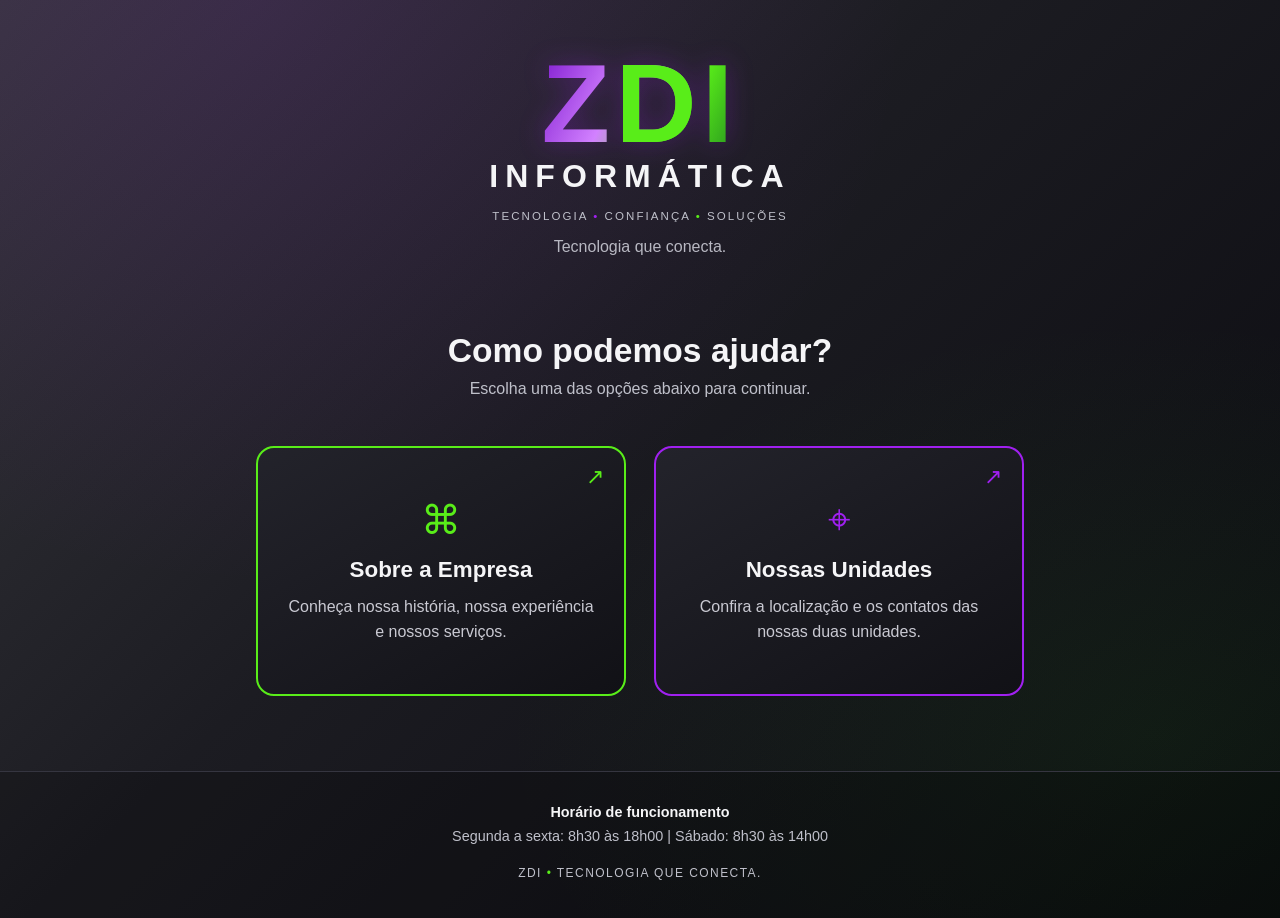
==== index.html @ 90be924c "Add files via upload" ====
<!DOCTYPE html>
<html lang="pt-BR">
<head>
  <meta charset="UTF-8">
  <meta name="viewport" content="width=device-width, initial-scale=1">
  <meta name="theme-color" content="#09090e">
  <meta name="description" content="ZDI Informática: tecnologia, confiança e soluções. Conheça a empresa e nossos canais de atendimento.">
  <title>ZDI Informática | Tecnologia que conecta</title>
  <link rel="stylesheet" href="style.css">
  <script src="script.js" defer></script>
</head>
<body>
  <div class="site-shell">
    <header class="cabecalho">
      <div class="marca">
        <span class="marca-zdi">Z<span>D</span>I</span>
        <span class="marca-subtitulo">INFORMÁTICA</span>
      </div>
      <p class="slogan">TECNOLOGIA <span class="ponto-roxo">•</span> CONFIANÇA <span class="ponto-verde">•</span> SOLUÇÕES</p>
      <p class="descricao">Tecnologia que conecta.</p>
    </header>

    <main class="principal">
      <h1>Como podemos ajudar?</h1>
      <p class="intro">Escolha uma das opções abaixo para continuar.</p>

      <nav class="menu-caixas" aria-label="Menu principal">
        <a class="box box-sobre" href="sobre.html">
          <span class="icone" aria-hidden="true">⌘</span>
          <h2>Sobre a Empresa</h2>
          <p>Conheça nossa história, nossa experiência e nossos serviços.</p>
          <span class="seta" aria-hidden="true">↗</span>
        </a>
        <a class="box box-atendimento" href="unidades.html">
          <span class="icone" aria-hidden="true">⌖</span>
          <h2>Nossas Unidades</h2>
          <p>Confira a localização e os contatos das nossas duas unidades.</p>
          <span class="seta" aria-hidden="true">↗</span>
        </a>
      </nav>
    </main>

    <footer class="rodape">
      <p><strong>Horário de funcionamento</strong></p>
      <p>Segunda a sexta: 8h30 às 18h00 <span class="separador">|</span> Sábado: 8h30 às 14h00</p>
      <p class="rodape-marca">ZDI <span>•</span> Tecnologia que conecta.</p>
    </footer>
  </div>
</body>
</html>
---- style.css ----
:root {
  --preto: #09090e;
  --grafite: #29292e;
  --roxo: #a020f0;
  --verde: #59ed19;
  --branco: #f5f5f7;
  --prata: #bfc0ca;
}
* { box-sizing: border-box; }
html { scroll-behavior: smooth; }
body {
  margin: 0;
  min-height: 100vh;
  font-family: Arial, Helvetica, sans-serif;
  color: var(--branco);
  background: radial-gradient(ellipse at 20% 0%, rgba(130, 30, 190, .15), transparent 45%),
              radial-gradient(ellipse at 90% 80%, rgba(60, 190, 40, .08), transparent 40%),
              linear-gradient(135deg, #35353b 0%, #1c1c22 43%, #09090e 100%);
}
.site-shell { min-height: 100vh; display: flex; flex-direction: column; }
.cabecalho { padding: 48px 20px 20px; text-align: center; }
.marca { display: flex; flex-direction: column; align-items: center; line-height: 1; }
.marca-zdi {
  font-size: clamp(4rem, 13vw, 7rem); font-weight: 900; letter-spacing: .05em;
  background: linear-gradient(115deg, #7d18ce, #d281ff 38%, #59ed19 70%, #238c20);
  background-clip: text; -webkit-background-clip: text; color: transparent;
  filter: drop-shadow(0 0 13px rgba(160, 32, 240, .3));
}
.marca-zdi span { color: var(--verde); -webkit-text-fill-color: var(--verde); }
.marca-subtitulo { font-size: clamp(1.2rem, 4vw, 2rem); font-weight: 800; letter-spacing: .22em; }
.slogan { color: var(--prata); letter-spacing: .18em; font-size: .72rem; margin-top: 18px; }
.ponto-roxo { color: var(--roxo); } .ponto-verde { color: var(--verde); }
.descricao { color: #b8b8c2; margin-top: 16px; }
.principal { flex: 1; padding: 40px 20px 75px; text-align: center; }
.principal h1 { font-size: clamp(1.5rem, 4vw, 2.1rem); margin: 0 0 10px; }
.intro { color: var(--prata); margin: 0; }
.menu-caixas { display: flex; justify-content: center; align-items: stretch; flex-wrap: wrap; gap: 28px; max-width: 850px; margin: 48px auto 0; }
.box {
  --destaque: var(--verde);
  position: relative; display: flex; flex-direction: column; align-items: center;
  justify-content: center; flex: 1 1 280px; max-width: 370px; min-height: 250px;
  padding: 32px 28px; border: 2px solid var(--destaque); border-radius: 18px;
  background: linear-gradient(150deg, #23232b, #111116); color: var(--branco);
  text-decoration: none; transition: transform .3s ease, box-shadow .3s ease,
  border-color .3s ease, background .3s ease, color .3s ease;
}
.box-sobre { --destaque: var(--verde); }
.box-atendimento { --destaque: var(--roxo); }
.box .icone { font-size: 2.5rem; color: var(--destaque); margin-bottom: 14px; }
.box h2 { margin: 0 0 12px; font-size: 1.4rem; }
.box p { margin: 0; line-height: 1.55; color: #c9c9d2; }
.box .seta { position: absolute; right: 20px; top: 15px; font-size: 1.4rem; color: var(--destaque); }
.box:focus-visible { outline: 3px solid var(--destaque); outline-offset: 5px; }
@media (hover: hover) and (pointer: fine) {
  .box:hover { border-color: var(--destaque); box-shadow: 0 0 12px var(--destaque), 0 0 32px color-mix(in srgb, var(--destaque) 40%, transparent); transform: translateY(-8px); }
}
@media (hover: none), (pointer: coarse) {
  .box { border-color: var(--destaque); }
  .box:active, .box.ativado { background: var(--destaque); color: #fff; }
  .box:active p, .box.ativado p, .box:active .icone, .box.ativado .icone,
  .box:active .seta, .box.ativado .seta { color: #fff; }
}
.rodape { text-align: center; padding: 24px 20px 30px; border-top: 1px solid #353540; background: rgba(0, 0, 0, .2); color: var(--prata); font-size: .9rem; }
.rodape p { margin: 8px 0; }
.rodape strong { color: var(--branco); }
.rodape-marca { letter-spacing: .12em; text-transform: uppercase; font-size: .75rem; margin-top: 22px !important; }
.rodape-marca span { color: var(--verde); }
@media (max-width: 600px) {
  .cabecalho { padding-top: 36px; }
  .principal { padding-top: 32px; padding-bottom: 50px; }
  .menu-caixas { margin-top: 32px; gap: 20px; }
  .box { flex-basis: 100%; min-height: 205px; }
  .separador { display: block; font-size: 0; height: 5px; }
  .slogan { letter-spacing: .08em; }
}
@media (prefers-reduced-motion: reduce) {
  *, *::before, *::after { scroll-behavior: auto !important; transition-duration: .01ms !important; }
}
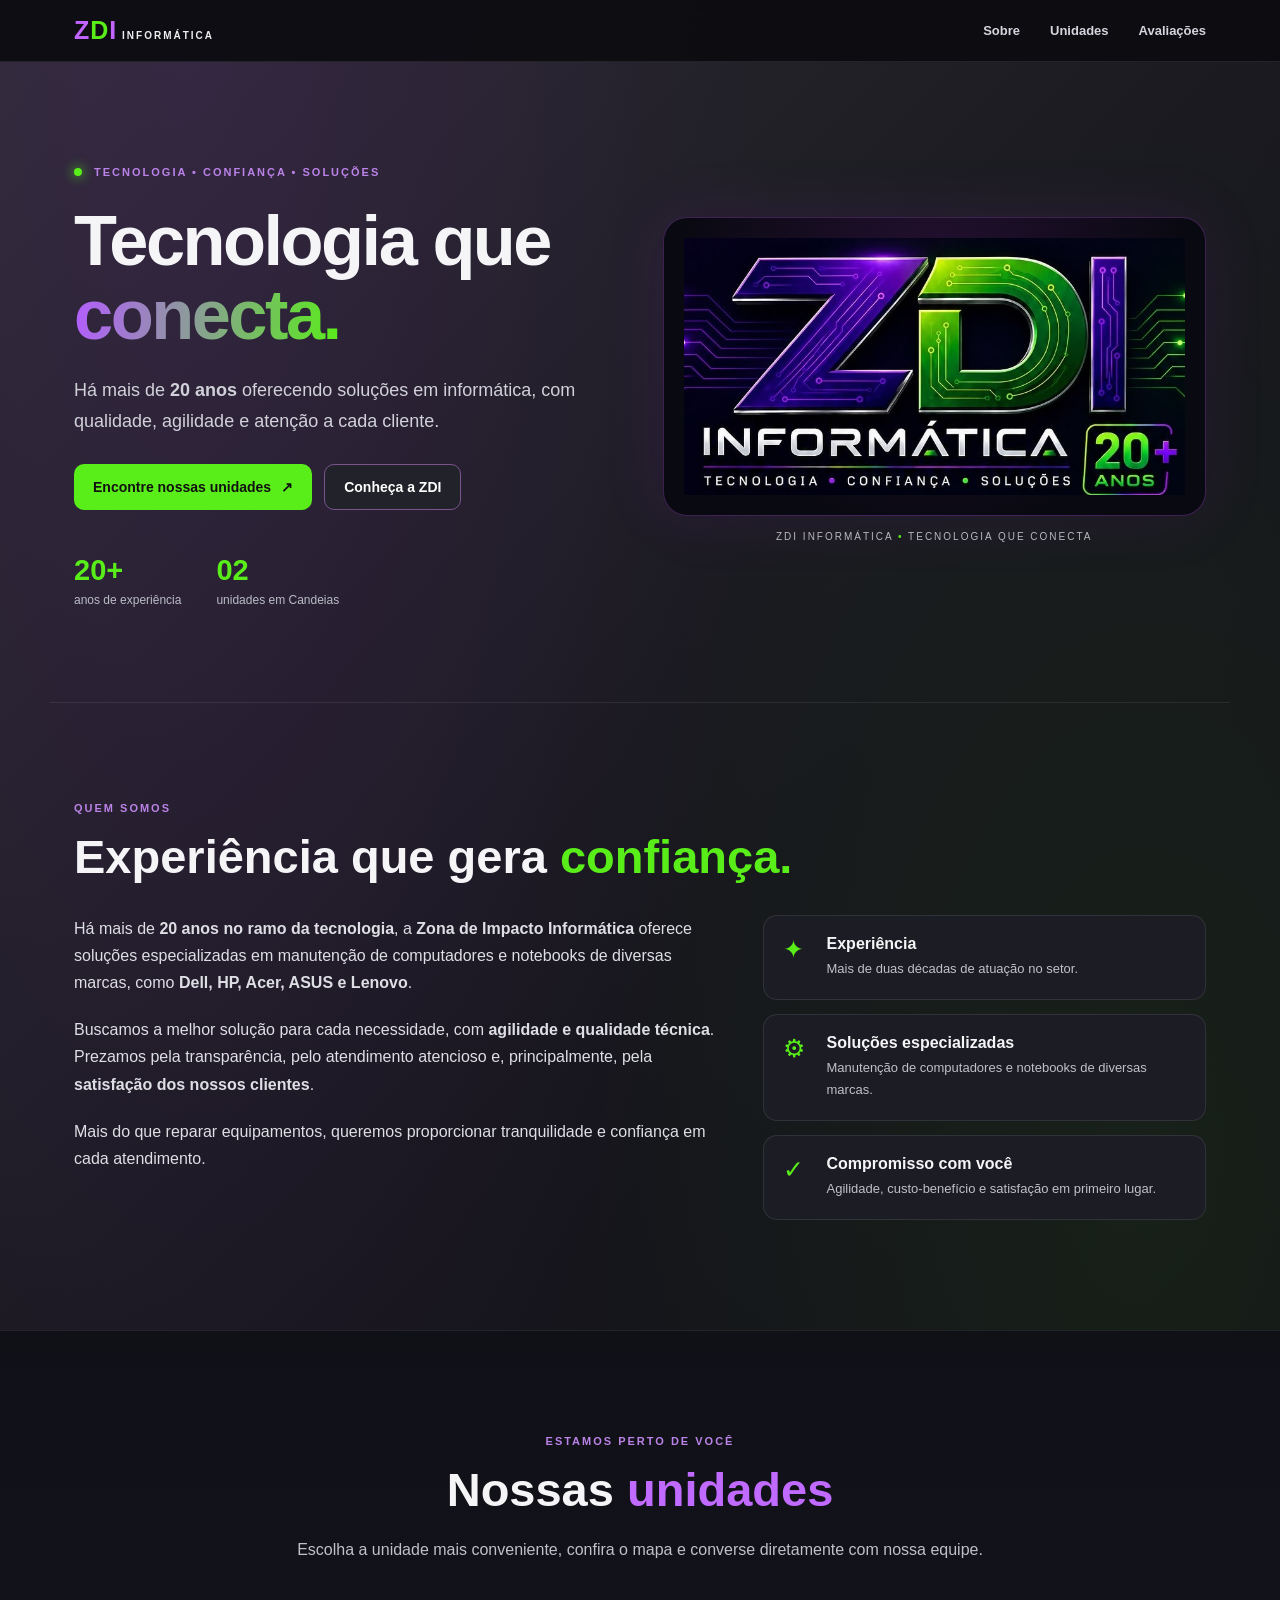
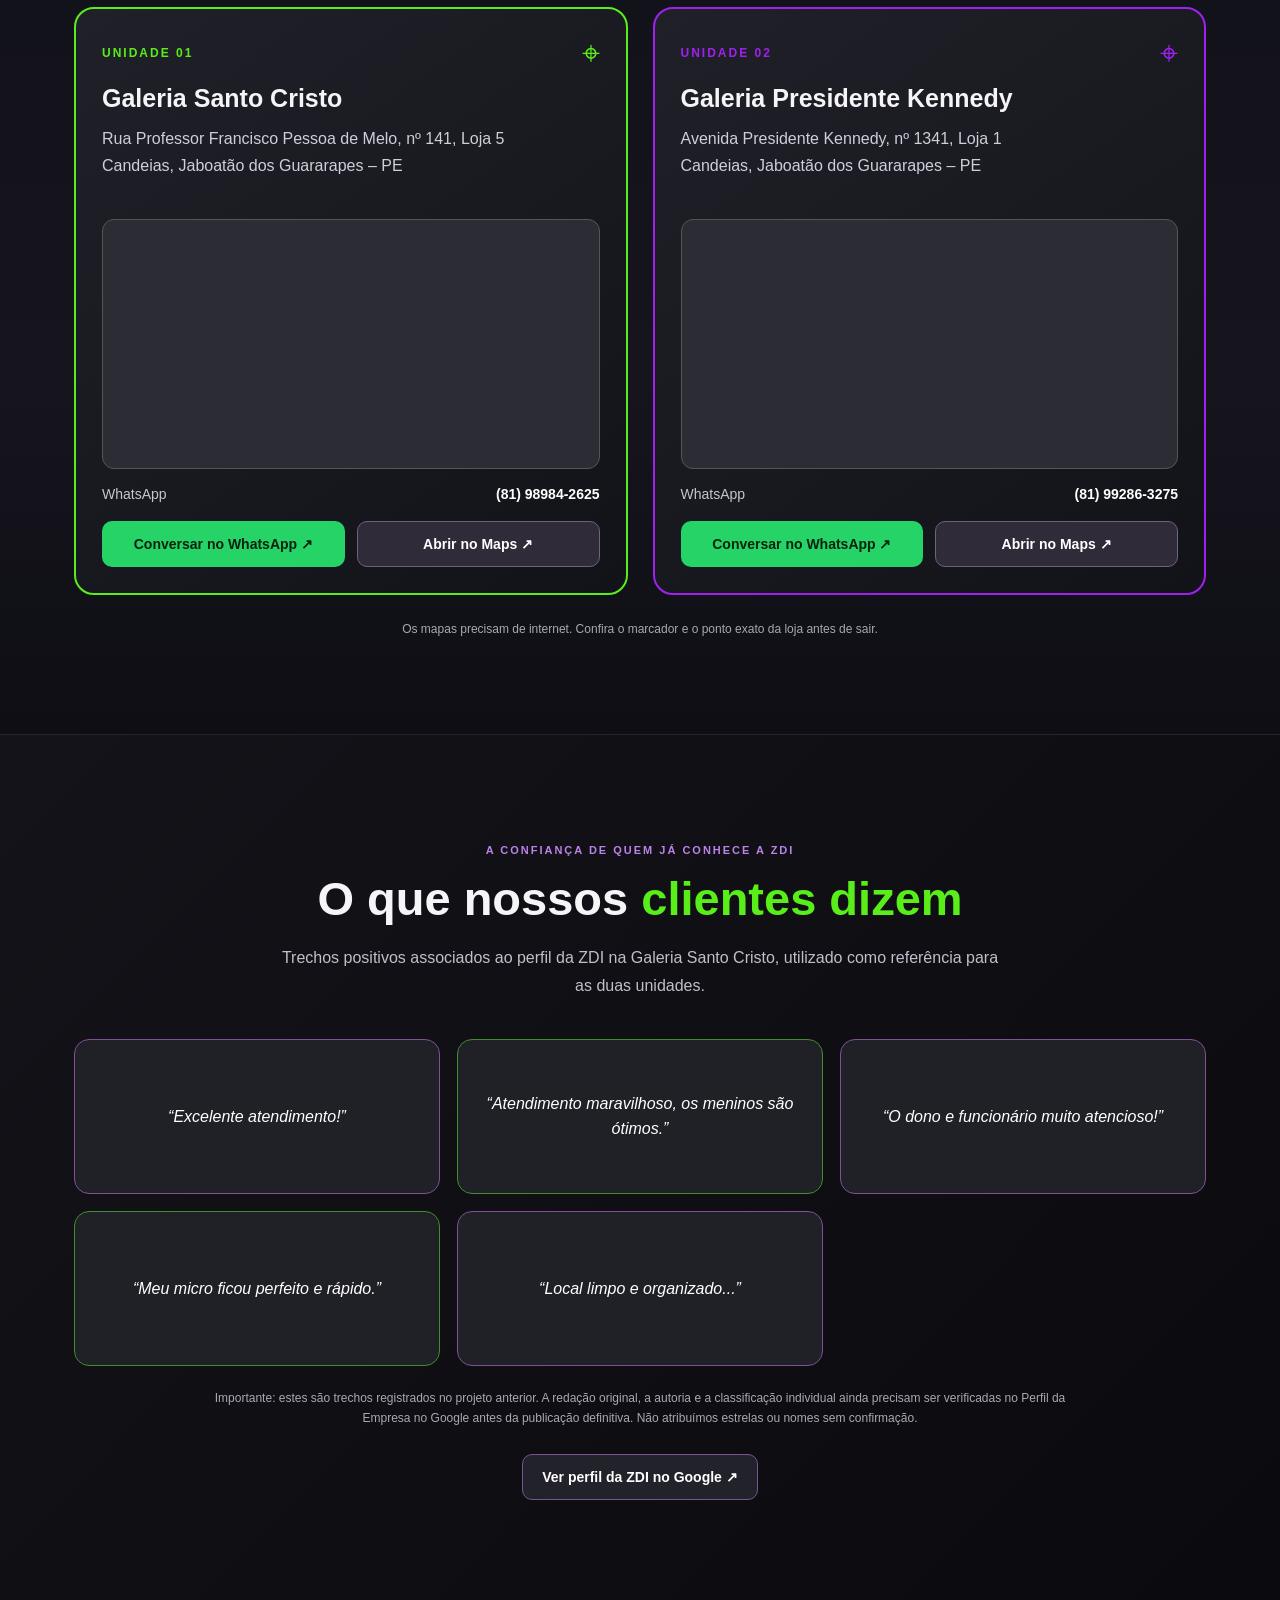
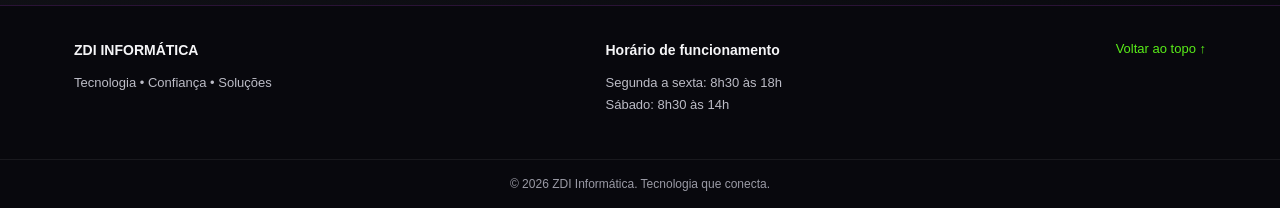
==== commit 2a85f337: "Add files via upload" ====
--- a/index.html
+++ b/index.html
@@ -1,50 +1,47 @@
-<!DOCTYPE html>
+<!doctype html>
 <html lang="pt-BR">
 <head>
   <meta charset="UTF-8">
   <meta name="viewport" content="width=device-width, initial-scale=1">
-  <meta name="theme-color" content="#09090e">
-  <meta name="description" content="ZDI Informática: tecnologia, confiança e soluções. Conheça a empresa e nossos canais de atendimento.">
+  <meta name="theme-color" content="#0b0b10">
+  <meta name="description" content="Zona de Impacto Informática: há mais de 20 anos oferecendo manutenção de computadores e notebooks. Conheça nossas unidades em Candeias, Jaboatão dos Guararapes.">
   <title>ZDI Informática | Tecnologia que conecta</title>
   <link rel="stylesheet" href="style.css">
-  <script src="script.js" defer></script>
 </head>
 <body>
-  <div class="site-shell">
-    <header class="cabecalho">
-      <div class="marca">
-        <span class="marca-zdi">Z<span>D</span>I</span>
-        <span class="marca-subtitulo">INFORMÁTICA</span>
+  <header class="topbar">
+    <a class="brand-mini" href="#inicio" aria-label="ZDI Informática, voltar ao início"><span>Z</span><span>D</span><span>I</span><small> INFORMÁTICA</small></a>
+    <nav aria-label="Navegação principal">
+      <a href="#sobre">Sobre</a><a href="#unidades">Unidades</a><a href="#avaliacoes">Avaliações</a>
+    </nav>
+  </header>
+
+  <main>
+    <section class="hero section-wrap" id="inicio" aria-labelledby="hero-title">
+      <div class="hero-copy">
+        <p class="eyebrow"><span class="dot"></span> TECNOLOGIA • CONFIANÇA • SOLUÇÕES</p>
+        <h1 id="hero-title">Tecnologia que <span class="gradient-text">conecta.</span></h1>
+        <p class="hero-description">Há mais de <strong>20 anos</strong> oferecendo soluções em informática, com qualidade, agilidade e atenção a cada cliente.</p>
+        <div class="hero-actions"><a class="btn btn-green" href="#unidades">Encontre nossas unidades <span aria-hidden="true">↗</span></a><a class="btn btn-outline" href="#sobre">Conheça a ZDI</a></div>
+        <div class="hero-metrics"><div><strong>20+</strong><span>anos de experiência</span></div><div><strong>02</strong><span>unidades em Candeias</span></div></div>
       </div>
-      <p class="slogan">TECNOLOGIA <span class="ponto-roxo">•</span> CONFIANÇA <span class="ponto-verde">•</span> SOLUÇÕES</p>
-      <p class="descricao">Tecnologia que conecta.</p>
-    </header>
+      <div class="hero-art"><div class="logo-frame"><img src="logo-zdi.jpg" alt="Logo Zona de Impacto Informática, tecnologia, confiança e soluções" width="760" height="380"></div><div class="hero-art-caption">ZDI INFORMÁTICA <span>•</span> TECNOLOGIA QUE CONECTA</div></div>
+    </section>
 
-    <main class="principal">
-      <h1>Como podemos ajudar?</h1>
-      <p class="intro">Escolha uma das opções abaixo para continuar.</p>
+    <section class="section-wrap about" id="sobre" aria-labelledby="sobre-title">
+      <div class="section-heading"><span class="eyebrow">QUEM SOMOS</span><h2 id="sobre-title">Experiência que gera <span class="green">confiança.</span></h2></div>
+      <div class="about-grid"><div class="about-text"><p>Há mais de <strong>20 anos no ramo da tecnologia</strong>, a <strong>Zona de Impacto Informática</strong> oferece soluções especializadas em manutenção de computadores e notebooks de diversas marcas, como <strong>Dell, HP, Acer, ASUS e Lenovo</strong>.</p><p>Buscamos a melhor solução para cada necessidade, com <strong>agilidade e qualidade técnica</strong>. Prezamos pela transparência, pelo atendimento atencioso e, principalmente, pela <strong>satisfação dos nossos clientes</strong>.</p><p>Mais do que reparar equipamentos, queremos proporcionar tranquilidade e confiança em cada atendimento.</p></div><div class="value-list"><div><span class="value-icon">✦</span><div><strong>Experiência</strong><p>Mais de duas décadas de atuação no setor.</p></div></div><div><span class="value-icon">⚙</span><div><strong>Soluções especializadas</strong><p>Manutenção de computadores e notebooks de diversas marcas.</p></div></div><div><span class="value-icon">✓</span><div><strong>Compromisso com você</strong><p>Agilidade, custo-benefício e satisfação em primeiro lugar.</p></div></div></div></div>
+    </section>
 
-      <nav class="menu-caixas" aria-label="Menu principal">
-        <a class="box box-sobre" href="sobre.html">
-          <span class="icone" aria-hidden="true">⌘</span>
-          <h2>Sobre a Empresa</h2>
-          <p>Conheça nossa história, nossa experiência e nossos serviços.</p>
-          <span class="seta" aria-hidden="true">↗</span>
-        </a>
-        <a class="box box-atendimento" href="unidades.html">
-          <span class="icone" aria-hidden="true">⌖</span>
-          <h2>Nossas Unidades</h2>
-          <p>Confira a localização e os contatos das nossas duas unidades.</p>
-          <span class="seta" aria-hidden="true">↗</span>
-        </a>
-      </nav>
-    </main>
+    <section class="units-section" id="unidades" aria-labelledby="unidades-title"><div class="section-wrap"><div class="section-heading center"><span class="eyebrow">ESTAMOS PERTO DE VOCÊ</span><h2 id="unidades-title">Nossas <span class="purple">unidades</span></h2><p>Escolha a unidade mais conveniente, confira o mapa e converse diretamente com nossa equipe.</p></div>
+      <div class="units-grid">
+        <article class="unit-card unit-green"><div class="unit-top"><span class="unit-tag">UNIDADE 01</span><span class="unit-pin" aria-hidden="true">⌖</span></div><h3>Galeria Santo Cristo</h3><p class="unit-address">Rua Professor Francisco Pessoa de Melo, nº 141, Loja 5<br>Candeias, Jaboatão dos Guararapes – PE</p><div class="map-frame"><iframe title="Google Maps — Galeria Santo Cristo, ZDI Informática" loading="lazy" referrerpolicy="no-referrer-when-downgrade" src="https://maps.google.com/maps?q=Rua%20Professor%20Francisco%20Pessoa%20de%20Melo%20141%20Candeias%20Jaboatao%20dos%20Guararapes%20PE&amp;z=16&amp;output=embed"></iframe></div><p class="contact-line">WhatsApp <strong>(81) 98984-2625</strong></p><div class="unit-actions"><a class="btn btn-whatsapp" href="https://wa.me/5581989842625" target="_blank" rel="noopener noreferrer">Conversar no WhatsApp ↗</a><a class="btn btn-map" href="https://www.google.com/maps/search/?api=1&amp;query=Rua%20Professor%20Francisco%20Pessoa%20de%20Melo%20141%20Candeias%20Jaboatao%20dos%20Guararapes%20PE" target="_blank" rel="noopener noreferrer">Abrir no Maps ↗</a></div></article>
+        <article class="unit-card unit-purple"><div class="unit-top"><span class="unit-tag">UNIDADE 02</span><span class="unit-pin" aria-hidden="true">⌖</span></div><h3>Galeria Presidente Kennedy</h3><p class="unit-address">Avenida Presidente Kennedy, nº 1341, Loja 1<br>Candeias, Jaboatão dos Guararapes – PE</p><div class="map-frame"><iframe title="Google Maps — Galeria Presidente Kennedy, ZDI Informática" loading="lazy" referrerpolicy="no-referrer-when-downgrade" src="https://maps.google.com/maps?q=Avenida%20Presidente%20Kennedy%201341%20Candeias%20Jaboatao%20dos%20Guararapes%20PE&amp;z=16&amp;output=embed"></iframe></div><p class="contact-line">WhatsApp <strong>(81) 99286-3275</strong></p><div class="unit-actions"><a class="btn btn-whatsapp" href="https://wa.me/5581992863275" target="_blank" rel="noopener noreferrer">Conversar no WhatsApp ↗</a><a class="btn btn-map" href="https://www.google.com/maps/search/?api=1&amp;query=Avenida%20Presidente%20Kennedy%201341%20Candeias%20Jaboatao%20dos%20Guararapes%20PE" target="_blank" rel="noopener noreferrer">Abrir no Maps ↗</a></div></article>
+      </div><p class="map-note">Os mapas precisam de internet. Confira o marcador e o ponto exato da loja antes de sair.</p>
+    </div></section>
 
-    <footer class="rodape">
-      <p><strong>Horário de funcionamento</strong></p>
-      <p>Segunda a sexta: 8h30 às 18h00 <span class="separador">|</span> Sábado: 8h30 às 14h00</p>
-      <p class="rodape-marca">ZDI <span>•</span> Tecnologia que conecta.</p>
-    </footer>
-  </div>
+    <section class="section-wrap reviews" id="avaliacoes" aria-labelledby="avaliacoes-title"><div class="section-heading center"><span class="eyebrow">A CONFIANÇA DE QUEM JÁ CONHECE A ZDI</span><h2 id="avaliacoes-title">O que nossos <span class="green">clientes dizem</span></h2><p>Trechos positivos associados ao perfil da ZDI na Galeria Santo Cristo, utilizado como referência para as duas unidades.</p></div><div class="reviews-grid"><blockquote>“Excelente atendimento!”</blockquote><blockquote>“Atendimento maravilhoso, os meninos são ótimos.”</blockquote><blockquote>“O dono e funcionário muito atencioso!”</blockquote><blockquote>“Meu micro ficou perfeito e rápido.”</blockquote><blockquote>“Local limpo e organizado...”</blockquote></div><p class="reviews-disclaimer">Importante: estes são trechos registrados no projeto anterior. A redação original, a autoria e a classificação individual ainda precisam ser verificadas no Perfil da Empresa no Google antes da publicação definitiva. Não atribuímos estrelas ou nomes sem confirmação.</p><a class="btn btn-outline reviews-link" href="https://www.google.com/maps/search/?api=1&amp;query=Zona%20de%20Impacto%20Informatica%20Galeria%20Santo%20Cristo%20Jaboatao" target="_blank" rel="noopener noreferrer">Ver perfil da ZDI no Google ↗</a></section>
+  </main>
+  <footer class="footer"><div class="section-wrap footer-inner"><div><strong>ZDI INFORMÁTICA</strong><p>Tecnologia • Confiança • Soluções</p></div><div><strong>Horário de funcionamento</strong><p>Segunda a sexta: 8h30 às 18h<br>Sábado: 8h30 às 14h</p></div><a href="#inicio">Voltar ao topo ↑</a></div><div class="copyright">© 2026 ZDI Informática. Tecnologia que conecta.</div></footer>
 </body>
 </html>
--- a/style.css
+++ b/style.css
@@ -1,79 +1 @@
-:root {
-  --preto: #09090e;
-  --grafite: #29292e;
-  --roxo: #a020f0;
-  --verde: #59ed19;
-  --branco: #f5f5f7;
-  --prata: #bfc0ca;
-}
-* { box-sizing: border-box; }
-html { scroll-behavior: smooth; }
-body {
-  margin: 0;
-  min-height: 100vh;
-  font-family: Arial, Helvetica, sans-serif;
-  color: var(--branco);
-  background: radial-gradient(ellipse at 20% 0%, rgba(130, 30, 190, .15), transparent 45%),
-              radial-gradient(ellipse at 90% 80%, rgba(60, 190, 40, .08), transparent 40%),
-              linear-gradient(135deg, #35353b 0%, #1c1c22 43%, #09090e 100%);
-}
-.site-shell { min-height: 100vh; display: flex; flex-direction: column; }
-.cabecalho { padding: 48px 20px 20px; text-align: center; }
-.marca { display: flex; flex-direction: column; align-items: center; line-height: 1; }
-.marca-zdi {
-  font-size: clamp(4rem, 13vw, 7rem); font-weight: 900; letter-spacing: .05em;
-  background: linear-gradient(115deg, #7d18ce, #d281ff 38%, #59ed19 70%, #238c20);
-  background-clip: text; -webkit-background-clip: text; color: transparent;
-  filter: drop-shadow(0 0 13px rgba(160, 32, 240, .3));
-}
-.marca-zdi span { color: var(--verde); -webkit-text-fill-color: var(--verde); }
-.marca-subtitulo { font-size: clamp(1.2rem, 4vw, 2rem); font-weight: 800; letter-spacing: .22em; }
-.slogan { color: var(--prata); letter-spacing: .18em; font-size: .72rem; margin-top: 18px; }
-.ponto-roxo { color: var(--roxo); } .ponto-verde { color: var(--verde); }
-.descricao { color: #b8b8c2; margin-top: 16px; }
-.principal { flex: 1; padding: 40px 20px 75px; text-align: center; }
-.principal h1 { font-size: clamp(1.5rem, 4vw, 2.1rem); margin: 0 0 10px; }
-.intro { color: var(--prata); margin: 0; }
-.menu-caixas { display: flex; justify-content: center; align-items: stretch; flex-wrap: wrap; gap: 28px; max-width: 850px; margin: 48px auto 0; }
-.box {
-  --destaque: var(--verde);
-  position: relative; display: flex; flex-direction: column; align-items: center;
-  justify-content: center; flex: 1 1 280px; max-width: 370px; min-height: 250px;
-  padding: 32px 28px; border: 2px solid var(--destaque); border-radius: 18px;
-  background: linear-gradient(150deg, #23232b, #111116); color: var(--branco);
-  text-decoration: none; transition: transform .3s ease, box-shadow .3s ease,
-  border-color .3s ease, background .3s ease, color .3s ease;
-}
-.box-sobre { --destaque: var(--verde); }
-.box-atendimento { --destaque: var(--roxo); }
-.box .icone { font-size: 2.5rem; color: var(--destaque); margin-bottom: 14px; }
-.box h2 { margin: 0 0 12px; font-size: 1.4rem; }
-.box p { margin: 0; line-height: 1.55; color: #c9c9d2; }
-.box .seta { position: absolute; right: 20px; top: 15px; font-size: 1.4rem; color: var(--destaque); }
-.box:focus-visible { outline: 3px solid var(--destaque); outline-offset: 5px; }
-@media (hover: hover) and (pointer: fine) {
-  .box:hover { border-color: var(--destaque); box-shadow: 0 0 12px var(--destaque), 0 0 32px color-mix(in srgb, var(--destaque) 40%, transparent); transform: translateY(-8px); }
-}
-@media (hover: none), (pointer: coarse) {
-  .box { border-color: var(--destaque); }
-  .box:active, .box.ativado { background: var(--destaque); color: #fff; }
-  .box:active p, .box.ativado p, .box:active .icone, .box.ativado .icone,
-  .box:active .seta, .box.ativado .seta { color: #fff; }
-}
-.rodape { text-align: center; padding: 24px 20px 30px; border-top: 1px solid #353540; background: rgba(0, 0, 0, .2); color: var(--prata); font-size: .9rem; }
-.rodape p { margin: 8px 0; }
-.rodape strong { color: var(--branco); }
-.rodape-marca { letter-spacing: .12em; text-transform: uppercase; font-size: .75rem; margin-top: 22px !important; }
-.rodape-marca span { color: var(--verde); }
-@media (max-width: 600px) {
-  .cabecalho { padding-top: 36px; }
-  .principal { padding-top: 32px; padding-bottom: 50px; }
-  .menu-caixas { margin-top: 32px; gap: 20px; }
-  .box { flex-basis: 100%; min-height: 205px; }
-  .separador { display: block; font-size: 0; height: 5px; }
-  .slogan { letter-spacing: .08em; }
-}
-@media (prefers-reduced-motion: reduce) {
-  *, *::before, *::after { scroll-behavior: auto !important; transition-duration: .01ms !important; }
-}
-
+:root{--bg:#0b0b10;--surface:#17171e;--surface2:#202028;--text:#f5f5f7;--muted:#bfc0ca;--green:#59ed19;--purple:#a020f0}*{box-sizing:border-box}html{scroll-behavior:smooth;scroll-padding-top:82px}body{margin:0;background:radial-gradient(ellipse at 15% 0%,#63228b35,transparent 38%),radial-gradient(ellipse at 90% 35%,#59ed1910,transparent 35%),linear-gradient(135deg,#2c2c32 0%,#16161c 35%,#09090e 100%);color:var(--text);font-family:Arial,Helvetica,sans-serif}a{color:inherit}p{line-height:1.7}.section-wrap{max-width:1180px;margin:0 auto;padding-left:24px;padding-right:24px}.topbar{position:sticky;top:0;z-index:20;display:flex;align-items:center;justify-content:space-between;gap:20px;padding:16px max(24px,calc((100% - 1132px)/2));background:#0b0b10e8;backdrop-filter:blur(14px);border-bottom:1px solid #ffffff17}.brand-mini{text-decoration:none;white-space:nowrap;font-size:25px;font-weight:900;letter-spacing:1px}.brand-mini span:nth-child(1),.brand-mini span:nth-child(3){color:#c264ff}.brand-mini span:nth-child(2){color:var(--green)}.brand-mini small{font-size:10px;color:#eee;letter-spacing:2px}.topbar nav{display:flex;gap:clamp(12px,3vw,30px)}.topbar nav a{font-size:13px;color:#d5d5de;text-decoration:none;font-weight:700}.topbar nav a:hover,.topbar nav a:focus-visible{color:var(--green)}.hero{min-height:620px;display:grid;grid-template-columns:1fr 1fr;align-items:center;gap:45px;padding-top:90px;padding-bottom:95px}.eyebrow{color:#bb83e8;font-size:11px;font-weight:800;letter-spacing:2px}.dot{display:inline-block;width:8px;height:8px;border-radius:50%;background:var(--green);box-shadow:0 0 12px var(--green);margin-right:7px}.hero h1{font-size:clamp(44px,5.5vw,76px);letter-spacing:-2.5px;line-height:1.06;margin:22px 0}.gradient-text{background:linear-gradient(95deg,#b45cff,var(--green));-webkit-background-clip:text;background-clip:text;color:transparent}.hero-description{max-width:510px;color:#d1d1d9;font-size:18px}.hero-actions,.unit-actions{display:flex;gap:12px;flex-wrap:wrap;margin-top:28px}.btn{display:inline-flex;justify-content:center;align-items:center;gap:10px;min-height:46px;padding:12px 19px;border-radius:10px;text-decoration:none;font-size:14px;font-weight:800;transition:transform .25s,box-shadow .25s,background .25s}.btn:focus-visible{outline:3px solid #fff;outline-offset:3px}.btn-green{background:var(--green);color:#111}.btn-outline{background:#22222a;border:1px solid #7b548f;color:#fff}.btn-whatsapp{background:#25d366;color:#07220f}.btn-map{background:#302b39;border:1px solid #71617c;color:#fff}.hero-metrics{display:flex;gap:35px;margin-top:44px}.hero-metrics div{display:flex;flex-direction:column;gap:6px}.hero-metrics strong{font-size:29px;color:var(--green)}.hero-metrics span{color:#bbbcc6;font-size:12px}.hero-art{min-width:0}.logo-frame{border:1px solid #6e388a88;border-radius:24px;padding:20px;background:radial-gradient(circle at 50% 20%,#241031,#090911 72%);box-shadow:0 0 65px #a020f01c;overflow:hidden}.logo-frame img{display:block;width:100%;height:auto;object-fit:contain}.hero-art-caption{text-align:center;color:#b8b8c1;letter-spacing:2px;font-size:10px;margin-top:15px}.hero-art-caption span{color:var(--green)}.about{padding-top:95px;padding-bottom:110px;border-top:1px solid #ffffff14}.section-heading h2{font-size:clamp(31px,4vw,47px);line-height:1.16;margin:14px 0 18px}.section-heading p{color:var(--muted);max-width:720px}.center{text-align:center}.center p{margin:0 auto}.green{color:var(--green)}.purple{color:#c16aff}.about-grid{display:grid;grid-template-columns:1.3fr .9fr;gap:48px;margin-top:30px}.about-text{font-size:16px;color:#dedee5}.about-text p{margin-top:0;margin-bottom:20px}.value-list{display:flex;flex-direction:column;gap:14px}.value-list>div{display:flex;gap:16px;padding:19px;border:1px solid #ffffff18;border-radius:14px;background:#1c1c24}.value-icon{font-size:25px;color:var(--green);min-width:28px}.value-list strong{font-size:16px}.value-list p{color:#bfc0c9;font-size:13px;margin:5px 0 0}.units-section{padding:100px 0 95px;background:linear-gradient(180deg,#101017,#16151e 65%,#0e0e14);border-top:1px solid #ffffff16;border-bottom:1px solid #ffffff16}.units-grid{display:grid;grid-template-columns:repeat(2,minmax(0,1fr));gap:25px;margin-top:44px}.unit-card{--accent:var(--green);background:linear-gradient(145deg,#202028,#121219);border:2px solid var(--accent);border-radius:20px;padding:26px;transition:box-shadow .3s,transform .3s}.unit-purple{--accent:var(--purple)}.unit-top{display:flex;justify-content:space-between;align-items:center}.unit-tag{color:var(--accent);font-size:12px;font-weight:800;letter-spacing:2px}.unit-pin{color:var(--accent);font-size:32px}.unit-card h3{font-size:25px;margin:12px 0}.unit-address{min-height:76px;color:#cfcfd9;margin:0 0 18px}.map-frame{height:250px;border-radius:12px;overflow:hidden;background:#2c2c34;border:1px solid #555}.map-frame iframe{display:block;width:100%;height:100%;border:0}.contact-line{display:flex;justify-content:space-between;gap:12px;flex-wrap:wrap;color:#c6c6d0;font-size:14px}.contact-line strong{color:#fff}.unit-actions{margin-top:12px}.unit-actions .btn{flex:1 1 190px}.map-note{text-align:center;color:#a8a8b5;font-size:12px;margin:24px 0 0}.reviews{padding-top:105px;padding-bottom:105px}.reviews-grid{display:grid;grid-template-columns:repeat(3,minmax(0,1fr));gap:17px;margin:40px 0 22px}.reviews-grid blockquote{margin:0;min-height:155px;padding:28px 23px;display:flex;align-items:center;justify-content:center;text-align:center;font-style:italic;line-height:1.6;border-radius:15px;border:1px solid #805099;background:#202027;color:#fff;transition:transform .25s,box-shadow .25s}.reviews-grid blockquote:nth-child(even){border-color:#448c31}.reviews-disclaimer{max-width:860px;margin:20px auto;color:#a9a9b5;font-size:12px;text-align:center}.reviews-link{display:flex;width:max-content;margin:25px auto 0}.footer{background:#08080d;border-top:1px solid #8733a644}.footer-inner{display:flex;justify-content:space-between;align-items:flex-start;gap:25px;padding-top:35px;padding-bottom:30px}.footer-inner strong{font-size:14px}.footer-inner p{font-size:13px;color:#bcbcc6}.footer-inner>a{font-size:13px;text-decoration:none;color:var(--green)}.copyright{border-top:1px solid #ffffff12;text-align:center;padding:17px;color:#9a9aa5;font-size:12px}@media(hover:hover) and (pointer:fine){.unit-card:hover{transform:translateY(-6px);box-shadow:0 0 12px var(--accent),0 0 30px color-mix(in srgb,var(--accent) 28%,transparent)}.reviews-grid blockquote:hover{transform:translateY(-4px);box-shadow:0 0 17px #a020f04a}.btn:hover{transform:translateY(-3px);box-shadow:0 6px 22px #0008}}@media(max-width:850px){.hero{grid-template-columns:1fr;gap:40px;min-height:auto;padding-top:65px;padding-bottom:75px}.hero-art{max-width:570px;width:100%;margin:auto}.about-grid{grid-template-columns:1fr;gap:20px}.units-grid{grid-template-columns:1fr}.unit-address{min-height:0}.reviews-grid{grid-template-columns:repeat(2,minmax(0,1fr))}}@media(max-width:550px){.section-wrap{padding-left:18px;padding-right:18px}.topbar{padding:14px 16px;flex-wrap:wrap;justify-content:center}.topbar nav{justify-content:center;gap:20px;width:100%}.hero{padding-top:50px}.hero h1{letter-spacing:-1.5px}.hero-description{font-size:16px}.hero-actions .btn{flex:1 1 100%}.hero-metrics{gap:25px}.about,.reviews{padding-top:65px;padding-bottom:70px}.units-section{padding:65px 0}.unit-card{padding:18px}.unit-card h3{font-size:21px}.map-frame{height:225px}.reviews-grid{grid-template-columns:1fr}.reviews-grid blockquote{min-height:100px}.footer-inner{flex-direction:column}.logo-frame{padding:8px}}@media(prefers-reduced-motion:reduce){*,*::before,*::after{scroll-behavior:auto!important;transition:none!important}}
